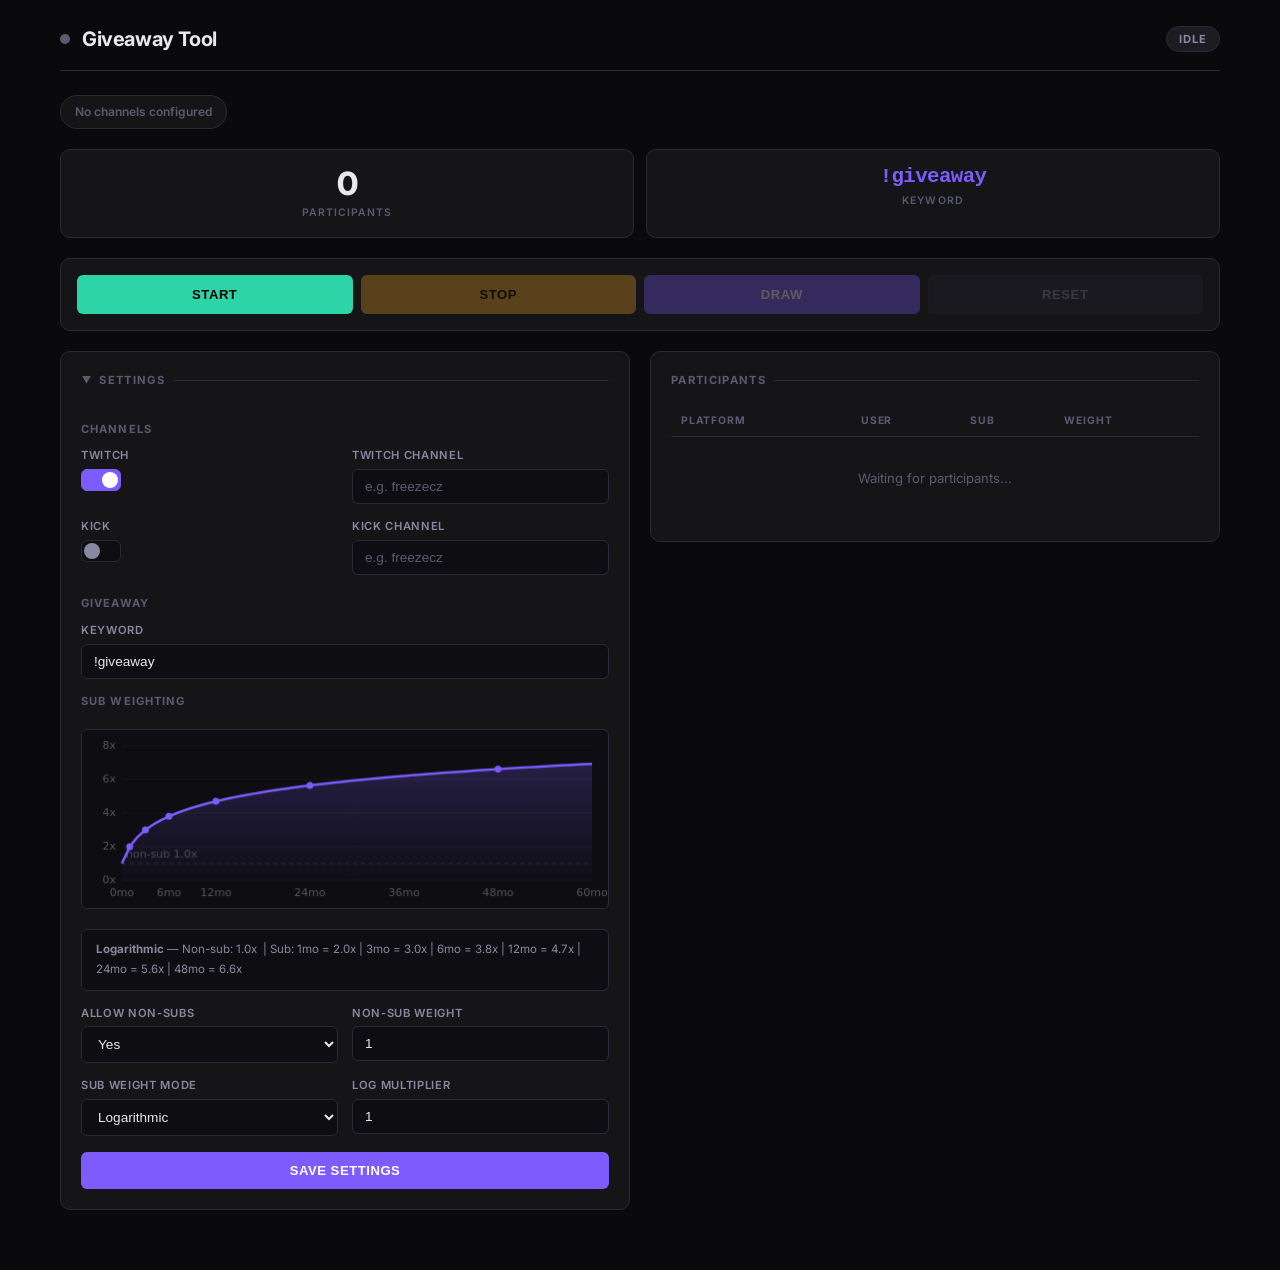
==== docs/index.html @ fda60837 "Remove Kick chatroom ID input field Auto-detected via CORS proxy, no manual input needed.  Co-Author" ====
<!DOCTYPE html>
<html lang="cs">
<head>
    <meta charset="UTF-8">
    <meta name="viewport" content="width=device-width, initial-scale=1.0">
    <title>Giveaway Tool</title>
    <link rel="preconnect" href="https://fonts.googleapis.com">
    <link rel="preconnect" href="https://fonts.gstatic.com" crossorigin>
    <link href="https://fonts.googleapis.com/css2?family=Inter:wght@400;500;600;700;800;900&display=swap" rel="stylesheet">
    <link rel="stylesheet" href="style.css">
</head>
<body>
    <div class="container">
        <!-- Header -->
        <div class="header">
            <span id="status-dot" class="status-dot"></span>
            <h1>Giveaway Tool</h1>
            <span id="state-label" class="state-badge">IDLE</span>
        </div>

        <!-- Connected Channels -->
        <div class="channels-bar" id="channels-bar"></div>

        <!-- Stats -->
        <div class="stats-row">
            <div class="stat-card">
                <div class="value" id="participant-count">0</div>
                <div class="label">Participants</div>
            </div>
            <div class="stat-card">
                <div class="value keyword-value" id="keyword-display">!giveaway</div>
                <div class="label">Keyword</div>
            </div>
        </div>

        <!-- Controls -->
        <div class="controls-card">
            <div class="controls">
                <button id="btn-start" class="btn-start">Start</button>
                <button id="btn-stop" class="btn-stop" disabled>Stop</button>
                <button id="btn-draw" class="btn-draw" disabled>Draw</button>
                <button id="btn-reset" class="btn-reset" disabled>Reset</button>
            </div>
        </div>

        <!-- Winner display -->
        <div class="winner-display" id="winner-display">
            <h2>Winner</h2>
            <div class="cp-reel-wrapper" id="cp-reel-wrapper">
                <div class="cp-reel-container" id="cp-reel-container">
                    <div class="cp-reel-strip" id="cp-reel-strip"></div>
                    <div class="cp-reel-marker"></div>
                </div>
            </div>
            <div class="winner-name" id="winner-name"></div>
            <div class="winner-details" id="winner-details"></div>
        </div>

        <!-- Two-column layout: Settings left, Participants right -->
        <div class="main-columns">
            <!-- LEFT: Settings -->
            <div class="card">
                <h2 class="settings-toggle" id="settings-toggle">
                    <span class="chevron" style="transform:rotate(90deg)">&#9654;</span>
                    Settings
                </h2>
                <div class="settings-content open" id="settings-content">
                    <!-- Channels -->
                    <div style="margin-bottom: 20px">
                        <div class="section-label">Channels</div>
                        <p class="hint" id="channels-hint" style="display:none">Reconnecting...</p>
                        <div class="config-grid">
                            <div class="config-field">
                                <label class="twitch-label">Twitch</label>
                                <input type="checkbox" class="toggle-input" id="input-twitch-enabled">
                            </div>
                            <div class="config-field">
                                <label>Twitch Channel</label>
                                <input type="text" id="input-twitch-channel" placeholder="e.g. freezecz">
                            </div>
                            <div class="config-field">
                                <label class="kick-label">Kick</label>
                                <input type="checkbox" class="toggle-input" id="input-kick-enabled">
                            </div>
                            <div class="config-field">
                                <label>Kick Channel</label>
                                <input type="text" id="input-kick-channel" placeholder="e.g. freezecz">
                            </div>
                        </div>
                    </div>

                    <!-- Giveaway Settings -->
                    <div style="margin-bottom: 16px">
                        <div class="section-label">Giveaway</div>
                        <div class="config-field" style="margin-bottom:14px">
                            <label>Keyword</label>
                            <input type="text" id="input-keyword" value="!giveaway" placeholder="empty = all messages">
                        </div>
                        <div class="section-label">Sub Weighting</div>
                        <canvas id="weight-chart" width="400" height="180"></canvas>
                        <div class="weight-preview" id="weight-preview"></div>

                        <div class="config-grid" style="margin-top:14px">
                            <div class="config-field">
                                <label>Allow Non-Subs</label>
                                <select id="input-allow-non-subs">
                                    <option value="true">Yes</option>
                                    <option value="false">No</option>
                                </select>
                            </div>
                            <div class="config-field">
                                <label>Non-Sub Weight</label>
                                <input type="number" id="input-non-sub-weight" value="1.0" min="0" step="0.1">
                            </div>
                            <div class="config-field">
                                <label>Sub Weight Mode</label>
                                <select id="input-sub-weight-mode">
                                    <option value="logarithmic">Logarithmic</option>
                                    <option value="linear">Linear</option>
                                    <option value="constant">Constant</option>
                                </select>
                            </div>
                            <div class="config-field" id="constant-weight-field" style="display:none">
                                <label>Constant Weight</label>
                                <input type="number" id="input-sub-constant-weight" value="2.0" min="0.1" step="0.1">
                            </div>
                            <div class="config-field" id="log-multiplier-field" style="display:none">
                                <label>Log Multiplier</label>
                                <input type="number" id="input-log-multiplier" value="1.0" min="0.1" step="0.1">
                            </div>
                            <div class="config-field" id="linear-multiplier-field" style="display:none">
                                <label>Linear Multiplier</label>
                                <input type="number" id="input-linear-multiplier" value="1.0" min="0.1" step="0.1">
                            </div>
                        </div>
                    </div>

                    <button id="btn-save-config" class="btn-save">Save Settings</button>
                </div>
            </div>

            <!-- RIGHT: Participants -->
            <div class="card participants-card">
                <h2>Participants</h2>
                <div class="participant-list">
                    <table>
                        <thead>
                            <tr>
                                <th>Platform</th>
                                <th>User</th>
                                <th>Sub</th>
                                <th>Weight</th>
                            </tr>
                        </thead>
                        <tbody id="participant-body"></tbody>
                    </table>
                    <div class="empty-state" id="empty-participants">Waiting for participants...</div>
                </div>
            </div>
        </div>
    </div>

    <script src="app.js"></script>
</body>
</html>
---- docs/style.css ----
:root {
    --bg: #0a0a0c;
    --bg2: #0e0e12;
    --surface: #151518;
    --surface2: #1c1c22;
    --surface3: #242430;
    --border: #2a2a36;
    --border-light: #3a3a48;
    --text: #e8e8ef;
    --text-dim: #8888a0;
    --text-muted: #5a5a70;
    --accent: #7c5cfc;
    --accent-hover: #6a48e8;
    --accent-glow: rgba(124, 92, 252, 0.25);
    --green: #2dd4a8;
    --green-dim: rgba(45, 212, 168, 0.15);
    --red: #f44336;
    --orange: #f5a623;
    --orange-dim: rgba(245, 166, 35, 0.15);
    --twitch: #9147ff;
    --kick: #53fc18;
    --gold: #ffd700;
    --radius: 10px;
    --radius-sm: 6px;
}

* { margin: 0; padding: 0; box-sizing: border-box; }

body {
    font-family: 'Inter', 'Segoe UI', system-ui, -apple-system, sans-serif;
    background: var(--bg);
    color: var(--text);
    min-height: 100vh;
    line-height: 1.5;
}

/* ===== LAYOUT ===== */
.container {
    max-width: 1200px;
    margin: 0 auto;
    padding: 24px 20px 40px;
}

.main-columns {
    display: grid;
    grid-template-columns: 1fr 1fr;
    gap: 20px;
    align-items: start;
}

.section-label {
    font-size: 0.7rem;
    text-transform: uppercase;
    letter-spacing: 0.1em;
    color: var(--text-muted);
    font-weight: 700;
    margin-bottom: 10px;
}

.participants-card {
    position: sticky;
    top: 20px;
}

.participants-card .participant-list {
    max-height: calc(100vh - 200px);
}

/* ===== HEADER ===== */
.header {
    display: flex;
    align-items: center;
    gap: 12px;
    margin-bottom: 24px;
    padding-bottom: 16px;
    border-bottom: 1px solid var(--border);
}

.header h1 {
    font-size: 1.25rem;
    font-weight: 700;
    letter-spacing: -0.02em;
}

.state-badge {
    margin-left: auto;
    padding: 4px 12px;
    border-radius: 20px;
    font-size: 0.7rem;
    font-weight: 700;
    letter-spacing: 0.08em;
    text-transform: uppercase;
    background: var(--surface2);
    color: var(--text-dim);
    border: 1px solid var(--border);
    transition: all 0.3s ease;
}
.state-badge.open { background: var(--green-dim); color: var(--green); border-color: var(--green); }
.state-badge.closed { background: var(--orange-dim); color: var(--orange); border-color: var(--orange); }
.state-badge.drawn { background: var(--accent-glow); color: var(--accent); border-color: var(--accent); }

.status-dot {
    width: 10px;
    height: 10px;
    border-radius: 50%;
    background: var(--text-muted);
    display: inline-block;
    transition: all 0.3s ease;
}
.status-dot.open { background: var(--green); box-shadow: 0 0 8px var(--green); }
.status-dot.closed { background: var(--orange); box-shadow: 0 0 8px var(--orange); }
.status-dot.drawn { background: var(--accent); box-shadow: 0 0 8px var(--accent); }

/* ===== CHANNELS BAR ===== */
.channels-bar {
    display: flex;
    gap: 8px;
    margin-bottom: 20px;
    flex-wrap: wrap;
}

.channel-tag {
    display: inline-flex;
    align-items: center;
    gap: 8px;
    padding: 7px 14px;
    border-radius: 20px;
    font-size: 0.75rem;
    font-weight: 600;
    border: 1px solid var(--border);
    background: var(--surface);
    transition: all 0.2s ease;
}

.channel-tag .dot {
    width: 7px;
    height: 7px;
    border-radius: 50%;
    background: var(--green);
}
.channel-tag .dot.off { background: var(--text-muted); }

.channel-tag.twitch { border-color: rgba(145, 71, 255, 0.4); background: rgba(145, 71, 255, 0.08); }
.channel-tag.twitch .platform { color: var(--twitch); }
.channel-tag.kick { border-color: rgba(83, 252, 24, 0.3); background: rgba(83, 252, 24, 0.06); }
.channel-tag.kick .platform { color: var(--kick); }
.channel-tag.none { color: var(--text-muted); }

/* ===== STATS ROW ===== */
.stats-row {
    display: grid;
    grid-template-columns: 1fr 1fr;
    gap: 12px;
    margin-bottom: 20px;
}

.stat-card {
    background: var(--surface);
    border: 1px solid var(--border);
    border-radius: var(--radius);
    padding: 16px 20px;
    text-align: center;
}

.stat-card .value {
    font-size: 2rem;
    font-weight: 800;
    letter-spacing: -0.03em;
    line-height: 1.1;
    color: var(--text);
}

.stat-card .value.keyword-value {
    font-size: 1.3rem;
    color: var(--accent);
    font-family: 'Consolas', 'Fira Code', monospace;
    word-break: break-all;
}

.stat-card .value.keyword-value.empty {
    color: var(--text-muted);
    font-style: italic;
    font-family: inherit;
    font-size: 1rem;
}

.stat-card .label {
    font-size: 0.65rem;
    color: var(--text-muted);
    text-transform: uppercase;
    letter-spacing: 0.1em;
    margin-top: 4px;
    font-weight: 600;
}

/* ===== CONTROLS ===== */
.controls-card {
    background: var(--surface);
    border: 1px solid var(--border);
    border-radius: var(--radius);
    padding: 16px;
    margin-bottom: 20px;
}

.controls {
    display: grid;
    grid-template-columns: repeat(4, 1fr);
    gap: 8px;
}

button {
    padding: 11px 16px;
    border: none;
    border-radius: var(--radius-sm);
    font-size: 0.82rem;
    font-weight: 700;
    cursor: pointer;
    transition: all 0.15s ease;
    text-transform: uppercase;
    letter-spacing: 0.04em;
}

button:disabled {
    opacity: 0.3;
    cursor: not-allowed;
    transform: none !important;
}

button:hover:not(:disabled) { transform: translateY(-1px); }
button:active:not(:disabled) { transform: translateY(0); }

.btn-start { background: var(--green); color: #000; }
.btn-start:hover:not(:disabled) { box-shadow: 0 4px 16px rgba(45, 212, 168, 0.3); }
.btn-stop { background: var(--orange); color: #000; }
.btn-stop:hover:not(:disabled) { box-shadow: 0 4px 16px rgba(245, 166, 35, 0.3); }
.btn-draw { background: var(--accent); color: #fff; }
.btn-draw:hover:not(:disabled) { background: var(--accent-hover); box-shadow: 0 4px 16px var(--accent-glow); }
.btn-reset { background: var(--surface3); color: var(--text-dim); border: 1px solid var(--border); }
.btn-reset:hover:not(:disabled) { background: var(--border); color: var(--text); }

/* ===== WINNER DISPLAY ===== */
.winner-display {
    text-align: center;
    padding: 28px;
    display: none;
    background: var(--surface);
    border: 1px solid var(--border);
    border-radius: var(--radius);
    margin-bottom: 20px;
    position: relative;
    overflow: hidden;
}

.winner-display::before {
    content: '';
    position: absolute;
    top: 0;
    left: 0;
    right: 0;
    height: 2px;
    background: linear-gradient(90deg, var(--accent), var(--gold), var(--accent));
}

.winner-display.visible { display: block; }

.winner-display h2 {
    font-size: 0.7rem;
    text-transform: uppercase;
    color: var(--text-muted);
    letter-spacing: 0.15em;
    margin-bottom: 12px;
    font-weight: 600;
}

.winner-display .winner-name {
    font-size: 2.5rem;
    font-weight: 900;
    letter-spacing: -0.02em;
    background: linear-gradient(135deg, var(--gold), #ffaa00, var(--gold));
    -webkit-background-clip: text;
    -webkit-text-fill-color: transparent;
    animation: winner-pulse 2s ease-in-out infinite alternate;
}

.winner-display .winner-details {
    color: var(--text-dim);
    margin-top: 10px;
    font-size: 0.8rem;
    letter-spacing: 0.02em;
}

@keyframes winner-pulse {
    from { transform: scale(1); filter: brightness(1); }
    to { transform: scale(1.03); filter: brightness(1.15); }
}

/* ===== CARDS & SECTIONS ===== */
.card {
    background: var(--surface);
    border: 1px solid var(--border);
    border-radius: var(--radius);
    padding: 20px;
    margin-bottom: 20px;
}

.card h2 {
    font-size: 0.7rem;
    text-transform: uppercase;
    color: var(--text-muted);
    letter-spacing: 0.12em;
    margin-bottom: 16px;
    font-weight: 700;
    display: flex;
    align-items: center;
    gap: 8px;
}

.card h2::after {
    content: '';
    flex: 1;
    height: 1px;
    background: var(--border);
}

/* Collapsible settings */
.settings-toggle {
    display: flex;
    align-items: center;
    gap: 8px;
    cursor: pointer;
    user-select: none;
}

.settings-toggle .chevron {
    font-size: 0.6rem;
    color: var(--text-muted);
    transition: transform 0.2s ease;
}

.settings-toggle.open .chevron { transform: rotate(90deg); }

.settings-content {
    display: none;
    padding-top: 16px;
}

.settings-content.open { display: block; }

/* ===== CONFIG GRID ===== */
.config-grid {
    display: grid;
    grid-template-columns: 1fr 1fr;
    gap: 14px;
}

.config-field label {
    display: block;
    font-size: 0.7rem;
    color: var(--text-dim);
    margin-bottom: 5px;
    font-weight: 600;
    text-transform: uppercase;
    letter-spacing: 0.06em;
}

.config-field input,
.config-field select {
    width: 100%;
    padding: 9px 12px;
    background: var(--bg2);
    border: 1px solid var(--border);
    border-radius: var(--radius-sm);
    color: var(--text);
    font-size: 0.85rem;
    transition: border-color 0.15s ease;
    outline: none;
}

.config-field input:focus,
.config-field select:focus {
    border-color: var(--accent);
    box-shadow: 0 0 0 2px var(--accent-glow);
}

.config-field input::placeholder {
    color: var(--text-muted);
}

/* Toggle switch */
.toggle-input {
    -webkit-appearance: none;
    appearance: none;
    width: 40px !important;
    min-width: 40px;
    max-width: 40px;
    height: 22px;
    background: var(--surface3);
    border: 1px solid var(--border);
    border-radius: 22px;
    position: relative;
    cursor: pointer;
    transition: all 0.2s ease;
    margin: 0;
    padding: 0;
}

.toggle-input::before {
    content: '';
    position: absolute;
    width: 16px;
    height: 16px;
    left: 2px;
    top: 2px;
    background: var(--text-dim);
    border-radius: 50%;
    transition: all 0.2s ease;
}

.toggle-input:checked {
    background: var(--accent);
    border-color: var(--accent);
}

.toggle-input:checked::before {
    transform: translateX(18px);
    background: #fff;
}

.platform-label { color: var(--text); }
.twitch-label { color: var(--twitch); }
.kick-label { color: var(--kick); }

/* Save button */
.btn-save {
    background: var(--accent);
    color: #fff;
    width: 100%;
    padding: 11px;
    font-size: 0.82rem;
}
.btn-save:hover:not(:disabled) { background: var(--accent-hover); box-shadow: 0 4px 16px var(--accent-glow); }
.btn-save.saved { background: var(--green); color: #000; }

/* Hint text */
.hint {
    font-size: 0.72rem;
    color: var(--text-muted);
    margin-bottom: 12px;
    font-style: italic;
}

/* ===== WEIGHT PREVIEW ===== */
.weight-preview {
    margin-top: 14px;
    padding: 10px 14px;
    background: var(--bg2);
    border-radius: var(--radius-sm);
    font-size: 0.72rem;
    color: var(--text-dim);
    line-height: 1.7;
    border: 1px solid var(--border);
}

#weight-chart {
    width: 100%;
    height: 180px;
    margin-top: 10px;
    border-radius: var(--radius-sm);
    background: var(--bg2);
    border: 1px solid var(--border);
}

/* ===== PARTICIPANT TABLE ===== */
.participant-list {
    max-height: 400px;
    overflow-y: auto;
}

.participant-list table {
    width: 100%;
    border-collapse: collapse;
}

.participant-list th {
    text-align: left;
    font-size: 0.65rem;
    color: var(--text-muted);
    text-transform: uppercase;
    letter-spacing: 0.08em;
    padding: 8px 10px;
    border-bottom: 1px solid var(--border);
    position: sticky;
    top: 0;
    background: var(--surface);
    font-weight: 700;
}

.participant-list td {
    padding: 8px 10px;
    font-size: 0.82rem;
    border-bottom: 1px solid rgba(255, 255, 255, 0.04);
}

.participant-list tr:hover td {
    background: rgba(255, 255, 255, 0.02);
}

.platform-badge {
    display: inline-block;
    padding: 2px 8px;
    border-radius: 4px;
    font-size: 0.65rem;
    font-weight: 700;
    text-transform: uppercase;
    letter-spacing: 0.04em;
}

.platform-badge.twitch { background: rgba(145, 71, 255, 0.2); color: var(--twitch); }
.platform-badge.kick { background: rgba(83, 252, 24, 0.15); color: var(--kick); }

/* Empty state */
.empty-state {
    text-align: center;
    padding: 32px 16px;
    color: var(--text-muted);
    font-size: 0.82rem;
}

/* ===== CS2-STYLE REEL ===== */
.cp-reel-wrapper {
    width: 100%;
    margin-bottom: 16px;
    display: none;
}

.cp-reel-wrapper.active { display: block; }

.cp-reel-wrapper.fade-out {
    animation: cp-reel-fadeout 0.6s ease forwards;
}

@keyframes cp-reel-fadeout {
    from { opacity: 1; }
    to { opacity: 0; }
}

.cp-reel-container {
    position: relative;
    width: 100%;
    height: 72px;
    overflow: hidden;
    border-radius: var(--radius-sm);
    background: var(--bg);
    border: 1px solid var(--border);
}

.cp-reel-container::before,
.cp-reel-container::after {
    content: '';
    position: absolute;
    top: 0;
    width: 100px;
    height: 100%;
    z-index: 5;
    pointer-events: none;
}
.cp-reel-container::before {
    left: 0;
    background: linear-gradient(to right, var(--bg), transparent);
}
.cp-reel-container::after {
    right: 0;
    background: linear-gradient(to left, var(--bg), transparent);
}

.cp-reel-marker {
    position: absolute;
    top: 0;
    left: 50%;
    transform: translateX(-50%);
    width: 3px;
    height: 100%;
    background: var(--gold);
    z-index: 10;
    box-shadow: 0 0 14px rgba(255, 215, 0, 0.5);
}

.cp-reel-marker::before,
.cp-reel-marker::after {
    content: '';
    position: absolute;
    left: 50%;
    transform: translateX(-50%);
    width: 0;
    height: 0;
    border-left: 8px solid transparent;
    border-right: 8px solid transparent;
}

.cp-reel-marker::before {
    top: -1px;
    border-top: 10px solid var(--gold);
}

.cp-reel-marker::after {
    bottom: -1px;
    border-bottom: 10px solid var(--gold);
}

.cp-reel-strip {
    display: flex;
    position: absolute;
    top: 0;
    left: 0;
    height: 100%;
    will-change: transform;
}

.cp-reel-card {
    flex-shrink: 0;
    width: 140px;
    height: 100%;
    display: flex;
    align-items: center;
    justify-content: center;
    font-weight: 700;
    font-size: 0.82rem;
    color: var(--text);
    border-right: 1px solid rgba(255, 255, 255, 0.03);
    padding: 0 8px;
    text-overflow: ellipsis;
    overflow: hidden;
    white-space: nowrap;
    position: relative;
    background: rgba(255, 255, 255, 0.02);
    border-bottom: 3px solid transparent;
}

.cp-reel-card.rarity-blue {
    border-bottom-color: #4b69ff;
    color: #8fa3ff;
    background: rgba(75, 105, 255, 0.08);
}
.cp-reel-card.rarity-purple {
    border-bottom-color: #8847ff;
    color: #b48aff;
    background: rgba(136, 71, 255, 0.08);
}
.cp-reel-card.rarity-pink {
    border-bottom-color: #d32ce6;
    color: #e478f0;
    background: rgba(211, 44, 230, 0.08);
}
.cp-reel-card.rarity-red {
    border-bottom-color: #eb4b4b;
    color: #f28a8a;
    background: rgba(235, 75, 75, 0.08);
}

.cp-reel-card.rarity-gold {
    border-bottom-color: var(--gold);
    color: var(--gold);
    background: rgba(255, 215, 0, 0.1);
}

.cp-reel-card.winner-reveal {
    background: rgba(255, 215, 0, 0.18);
    color: var(--gold);
    text-shadow: 0 0 18px rgba(255, 215, 0, 0.5);
    border-bottom: 4px solid var(--gold);
    animation: cp-winner-glow 1.2s ease-in-out infinite alternate;
}

@keyframes cp-winner-glow {
    from { background: rgba(255, 215, 0, 0.12); }
    to { background: rgba(255, 215, 0, 0.28); }
}

/* ===== SCROLLBAR ===== */
::-webkit-scrollbar { width: 5px; }
::-webkit-scrollbar-track { background: transparent; }
::-webkit-scrollbar-thumb { background: var(--border); border-radius: 5px; }
::-webkit-scrollbar-thumb:hover { background: var(--border-light); }

/* ===== RESPONSIVE ===== */
@media (max-width: 900px) {
    .main-columns { grid-template-columns: 1fr; }
    .participants-card { position: static; }
    .participants-card .participant-list { max-height: 400px; }
}

@media (max-width: 600px) {
    .controls { grid-template-columns: 1fr 1fr; }
    .config-grid { grid-template-columns: 1fr; }
    .stats-row { grid-template-columns: 1fr; }
}
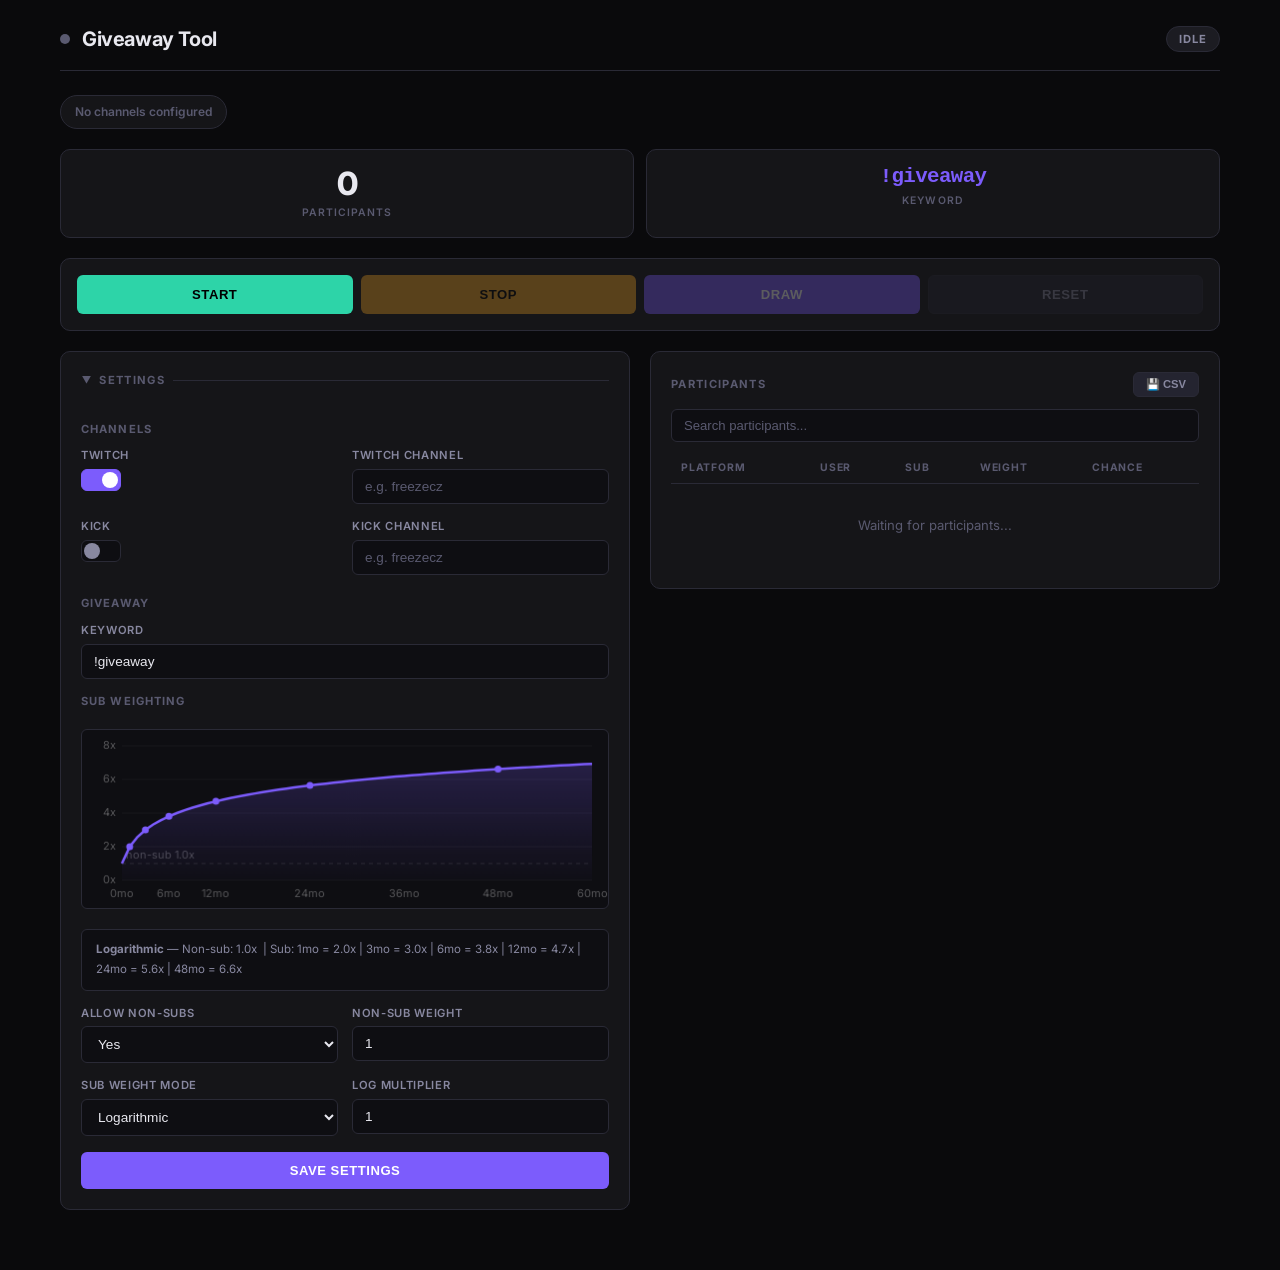
==== commit 8e7033ed: "Add sortable participant table, search filter, CSV export, and chance column Co-Authored-By: Claude " ====
--- a/docs/index.html
+++ b/docs/index.html
@@ -141,15 +141,22 @@
 
             <!-- RIGHT: Participants -->
             <div class="card participants-card">
-                <h2>Participants</h2>
+                <div class="participants-header">
+                    <h2>Participants</h2>
+                    <button id="btn-export-csv" class="btn-export" title="Export CSV">&#128190; CSV</button>
+                </div>
+                <div class="participant-search">
+                    <input type="text" id="participant-search" placeholder="Search participants...">
+                </div>
                 <div class="participant-list">
                     <table>
                         <thead>
                             <tr>
-                                <th>Platform</th>
-                                <th>User</th>
-                                <th>Sub</th>
-                                <th>Weight</th>
+                                <th class="sortable" data-sort="platform">Platform <span class="sort-arrow"></span></th>
+                                <th class="sortable" data-sort="name">User <span class="sort-arrow"></span></th>
+                                <th class="sortable" data-sort="sub">Sub <span class="sort-arrow"></span></th>
+                                <th class="sortable" data-sort="weight">Weight <span class="sort-arrow"></span></th>
+                                <th class="sortable" data-sort="chance">Chance <span class="sort-arrow"></span></th>
                             </tr>
                         </thead>
                         <tbody id="participant-body"></tbody>
--- a/docs/style.css
+++ b/docs/style.css
@@ -518,6 +518,88 @@
 .platform-badge.twitch { background: rgba(145, 71, 255, 0.2); color: var(--twitch); }
 .platform-badge.kick { background: rgba(83, 252, 24, 0.15); color: var(--kick); }
 
+/* Participants header with export button */
+.participants-header {
+    display: flex;
+    align-items: center;
+    justify-content: space-between;
+    margin-bottom: 12px;
+}
+
+.participants-header h2 {
+    margin-bottom: 0;
+}
+
+.btn-export {
+    background: var(--surface3);
+    color: var(--text-dim);
+    border: 1px solid var(--border);
+    padding: 5px 12px;
+    font-size: 0.7rem;
+    font-weight: 600;
+    border-radius: var(--radius-sm);
+    text-transform: none;
+    letter-spacing: 0;
+}
+
+.btn-export:hover:not(:disabled) {
+    background: var(--border);
+    color: var(--text);
+}
+
+/* Participant search */
+.participant-search {
+    margin-bottom: 10px;
+}
+
+.participant-search input {
+    width: 100%;
+    padding: 8px 12px;
+    background: var(--bg2);
+    border: 1px solid var(--border);
+    border-radius: var(--radius-sm);
+    color: var(--text);
+    font-size: 0.82rem;
+    outline: none;
+    transition: border-color 0.15s ease;
+}
+
+.participant-search input:focus {
+    border-color: var(--accent);
+    box-shadow: 0 0 0 2px var(--accent-glow);
+}
+
+.participant-search input::placeholder {
+    color: var(--text-muted);
+}
+
+/* Sortable headers */
+.sortable {
+    cursor: pointer;
+    user-select: none;
+    white-space: nowrap;
+    transition: color 0.15s ease;
+}
+
+.sortable:hover {
+    color: var(--text);
+}
+
+.sortable.sort-active {
+    color: var(--accent);
+}
+
+.sort-arrow {
+    font-size: 0.55rem;
+    margin-left: 2px;
+    opacity: 0.4;
+}
+
+.sortable.sort-active .sort-arrow {
+    opacity: 1;
+    color: var(--accent);
+}
+
 /* Empty state */
 .empty-state {
     text-align: center;
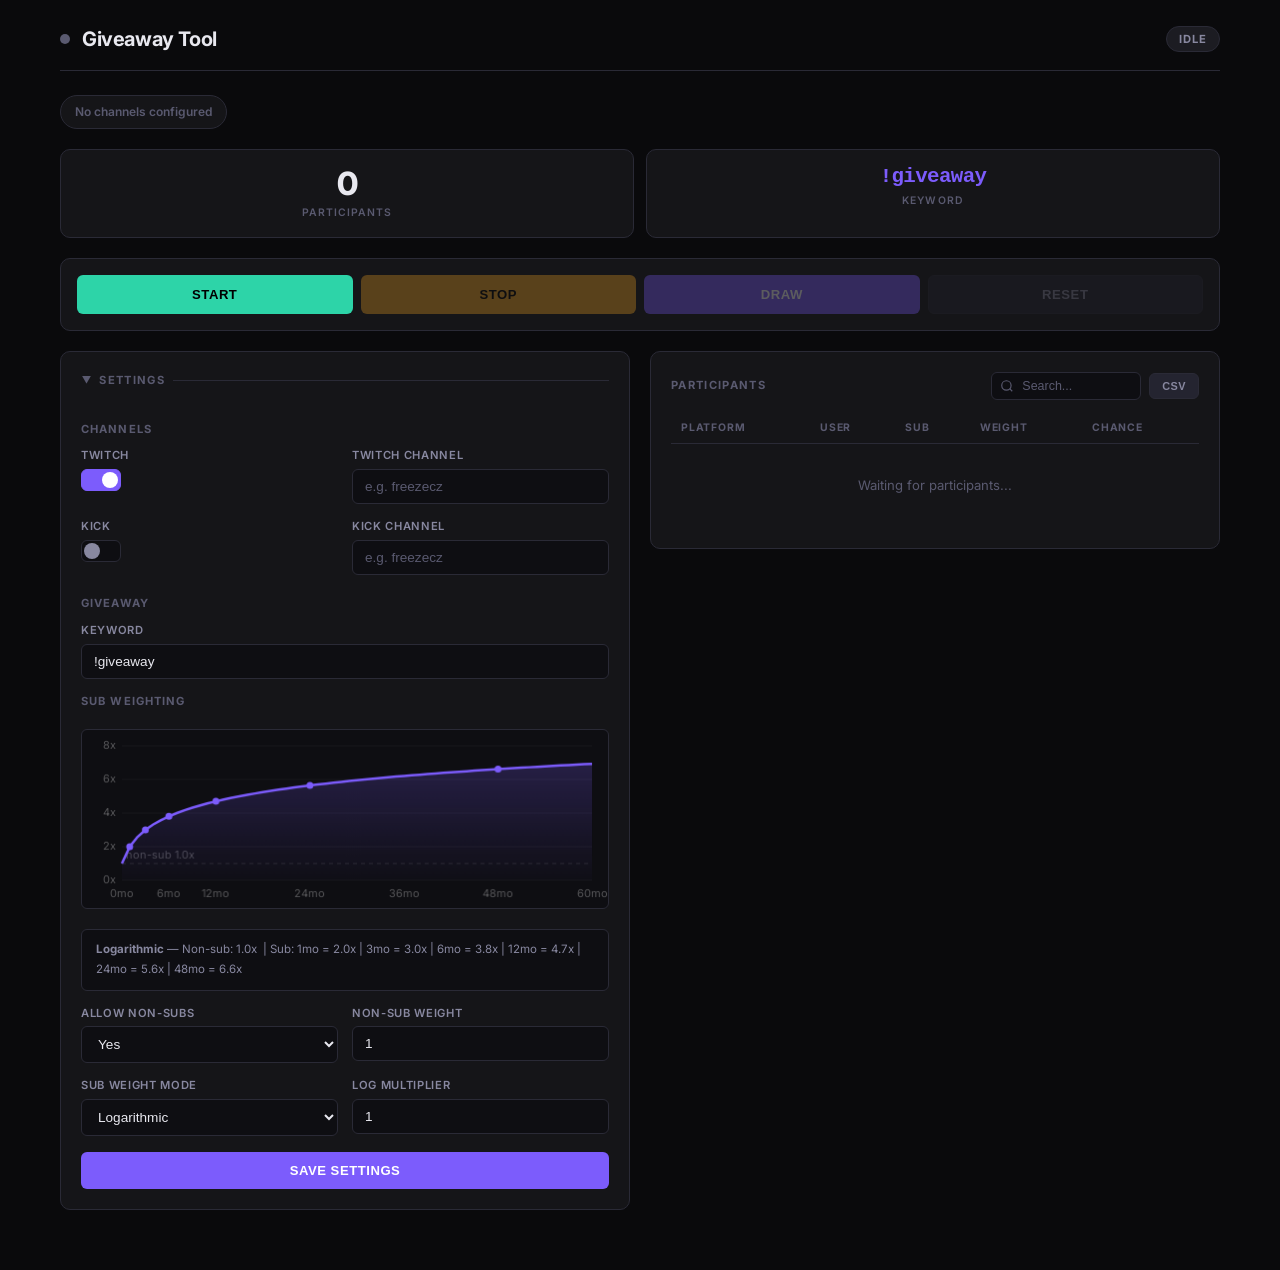
==== commit 19ac4e66: "Polish participants toolbar - inline search with icon, smaller export button Co-Authored-By: Claude " ====
--- a/docs/index.html
+++ b/docs/index.html
@@ -141,12 +141,15 @@
 
             <!-- RIGHT: Participants -->
             <div class="card participants-card">
-                <div class="participants-header">
+                <div class="participants-toolbar">
                     <h2>Participants</h2>
-                    <button id="btn-export-csv" class="btn-export" title="Export CSV">&#128190; CSV</button>
-                </div>
-                <div class="participant-search">
-                    <input type="text" id="participant-search" placeholder="Search participants...">
+                    <div class="toolbar-right">
+                        <div class="search-wrapper">
+                            <svg class="search-icon" width="14" height="14" viewBox="0 0 24 24" fill="none" stroke="currentColor" stroke-width="2"><circle cx="11" cy="11" r="8"/><path d="M21 21l-4.35-4.35"/></svg>
+                            <input type="text" id="participant-search" placeholder="Search...">
+                        </div>
+                        <button id="btn-export-csv" class="btn-export" title="Export to CSV">CSV</button>
+                    </div>
                 </div>
                 <div class="participant-list">
                     <table>
--- a/docs/style.css
+++ b/docs/style.css
@@ -518,59 +518,77 @@
 .platform-badge.twitch { background: rgba(145, 71, 255, 0.2); color: var(--twitch); }
 .platform-badge.kick { background: rgba(83, 252, 24, 0.15); color: var(--kick); }
 
-/* Participants header with export button */
-.participants-header {
+/* Participants toolbar */
+.participants-toolbar {
     display: flex;
     align-items: center;
     justify-content: space-between;
     margin-bottom: 12px;
-}
-
-.participants-header h2 {
+    gap: 12px;
+}
+
+.participants-toolbar h2 {
     margin-bottom: 0;
+    flex-shrink: 0;
+}
+
+.toolbar-right {
+    display: flex;
+    align-items: center;
+    gap: 8px;
+}
+
+.search-wrapper {
+    position: relative;
+    display: flex;
+    align-items: center;
+}
+
+.search-icon {
+    position: absolute;
+    left: 9px;
+    color: var(--text-muted);
+    pointer-events: none;
+}
+
+.search-wrapper input {
+    padding: 6px 10px 6px 30px;
+    background: var(--bg2);
+    border: 1px solid var(--border);
+    border-radius: var(--radius-sm);
+    color: var(--text);
+    font-size: 0.78rem;
+    outline: none;
+    width: 150px;
+    transition: all 0.2s ease;
+}
+
+.search-wrapper input:focus {
+    border-color: var(--accent);
+    box-shadow: 0 0 0 2px var(--accent-glow);
+    width: 200px;
+}
+
+.search-wrapper input::placeholder {
+    color: var(--text-muted);
 }
 
 .btn-export {
     background: var(--surface3);
     color: var(--text-dim);
     border: 1px solid var(--border);
-    padding: 5px 12px;
-    font-size: 0.7rem;
+    padding: 6px 12px;
+    font-size: 0.68rem;
     font-weight: 600;
     border-radius: var(--radius-sm);
-    text-transform: none;
-    letter-spacing: 0;
+    text-transform: uppercase;
+    letter-spacing: 0.04em;
+    white-space: nowrap;
 }
 
 .btn-export:hover:not(:disabled) {
     background: var(--border);
     color: var(--text);
-}
-
-/* Participant search */
-.participant-search {
-    margin-bottom: 10px;
-}
-
-.participant-search input {
-    width: 100%;
-    padding: 8px 12px;
-    background: var(--bg2);
-    border: 1px solid var(--border);
-    border-radius: var(--radius-sm);
-    color: var(--text);
-    font-size: 0.82rem;
-    outline: none;
-    transition: border-color 0.15s ease;
-}
-
-.participant-search input:focus {
-    border-color: var(--accent);
-    box-shadow: 0 0 0 2px var(--accent-glow);
-}
-
-.participant-search input::placeholder {
-    color: var(--text-muted);
 }
 
 /* Sortable headers */
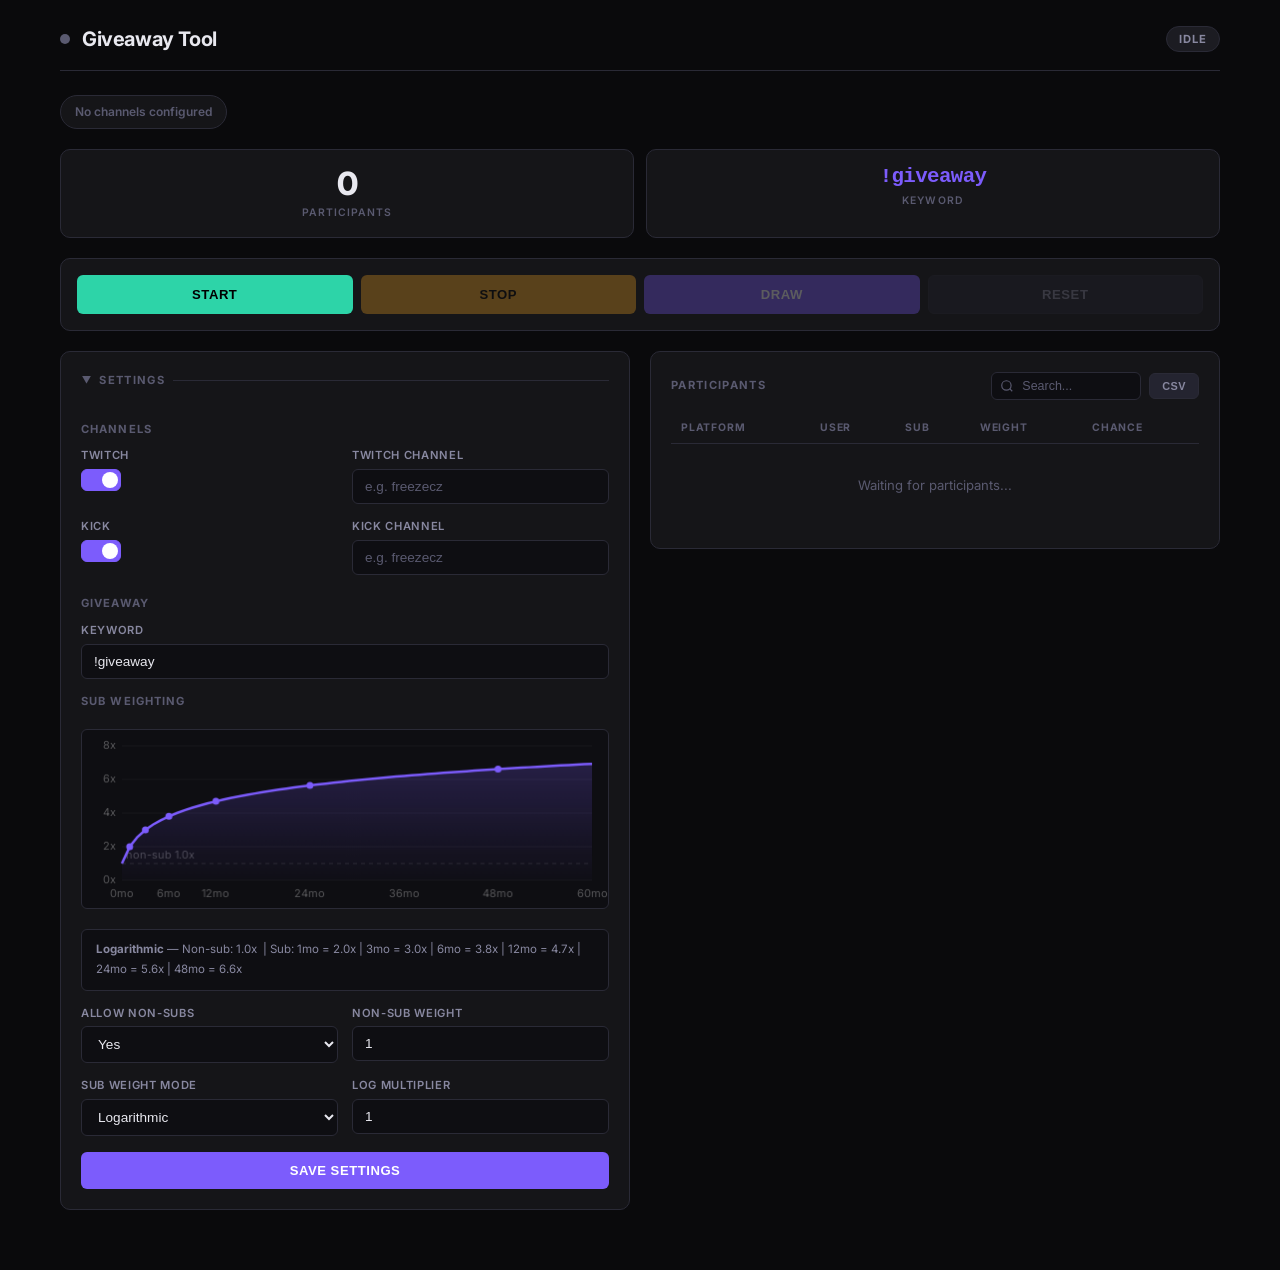
==== commit a94832f1: "Add stats panel with pie charts, winner chance, remove sub advantage - Donut charts for sub/non-sub " ====
--- a/docs/index.html
+++ b/docs/index.html
@@ -54,6 +54,26 @@
             </div>
             <div class="winner-name" id="winner-name"></div>
             <div class="winner-details" id="winner-details"></div>
+        </div>
+
+        <!-- Statistics -->
+        <div class="stats-panel" id="stats-panel" style="display:none">
+            <div class="stat-pie-card">
+                <canvas id="pie-count" width="120" height="120"></canvas>
+                <div class="pie-legend" id="pie-count-legend"></div>
+                <div class="pie-title">Entries</div>
+            </div>
+            <div class="stat-pie-card">
+                <canvas id="pie-chance" width="120" height="120"></canvas>
+                <div class="pie-legend" id="pie-chance-legend"></div>
+                <div class="pie-title">Win Probability</div>
+            </div>
+            <div class="stat-info-card" id="stat-info-card">
+                <div class="stat-info-row"><span class="stat-label">Avg Sub Length</span><span class="stat-value" id="stat-avg-sub">-</span></div>
+                <div class="stat-info-row"><span class="stat-label">Longest Sub</span><span class="stat-value" id="stat-longest-sub">-</span></div>
+                <div class="stat-info-row"><span class="stat-label">Highest Chance</span><span class="stat-value" id="stat-max-chance">-</span></div>
+                <div class="stat-info-row"><span class="stat-label">Non-Sub Chance</span><span class="stat-value" id="stat-nonsub-individual">-</span></div>
+            </div>
         </div>
 
         <!-- Two-column layout: Settings left, Participants right -->
--- a/docs/style.css
+++ b/docs/style.css
@@ -294,6 +294,87 @@
     to { transform: scale(1.03); filter: brightness(1.15); }
 }
 
+/* ===== STATS PANEL ===== */
+.stats-panel {
+    display: grid;
+    grid-template-columns: 1fr 1fr 1fr;
+    gap: 16px;
+    margin-bottom: 20px;
+}
+
+.stat-pie-card {
+    background: var(--surface);
+    border: 1px solid var(--border);
+    border-radius: var(--radius);
+    padding: 16px;
+    display: flex;
+    flex-direction: column;
+    align-items: center;
+    gap: 10px;
+}
+
+.stat-pie-card canvas {
+    width: 100px;
+    height: 100px;
+}
+
+.pie-title {
+    font-size: 0.65rem;
+    text-transform: uppercase;
+    letter-spacing: 0.1em;
+    color: var(--text-muted);
+    font-weight: 700;
+}
+
+.pie-legend {
+    display: flex;
+    gap: 14px;
+    font-size: 0.72rem;
+    color: var(--text-dim);
+}
+
+.pie-legend-item {
+    display: flex;
+    align-items: center;
+    gap: 5px;
+}
+
+.pie-legend-dot {
+    width: 8px;
+    height: 8px;
+    border-radius: 50%;
+    flex-shrink: 0;
+}
+
+.stat-info-card {
+    background: var(--surface);
+    border: 1px solid var(--border);
+    border-radius: var(--radius);
+    padding: 16px;
+    display: flex;
+    flex-direction: column;
+    justify-content: center;
+    gap: 10px;
+}
+
+.stat-info-row {
+    display: flex;
+    justify-content: space-between;
+    align-items: center;
+}
+
+.stat-info-row .stat-label {
+    font-size: 0.72rem;
+    color: var(--text-muted);
+    font-weight: 500;
+}
+
+.stat-info-row .stat-value {
+    font-size: 0.85rem;
+    font-weight: 700;
+    color: var(--text);
+}
+
 /* ===== CARDS & SECTIONS ===== */
 .card {
     background: var(--surface);
@@ -789,8 +870,13 @@
     .participants-card .participant-list { max-height: 400px; }
 }
 
+@media (max-width: 900px) {
+    .stats-panel { grid-template-columns: 1fr 1fr; }
+}
+
 @media (max-width: 600px) {
     .controls { grid-template-columns: 1fr 1fr; }
     .config-grid { grid-template-columns: 1fr; }
     .stats-row { grid-template-columns: 1fr; }
-}
+    .stats-panel { grid-template-columns: 1fr; }
+}
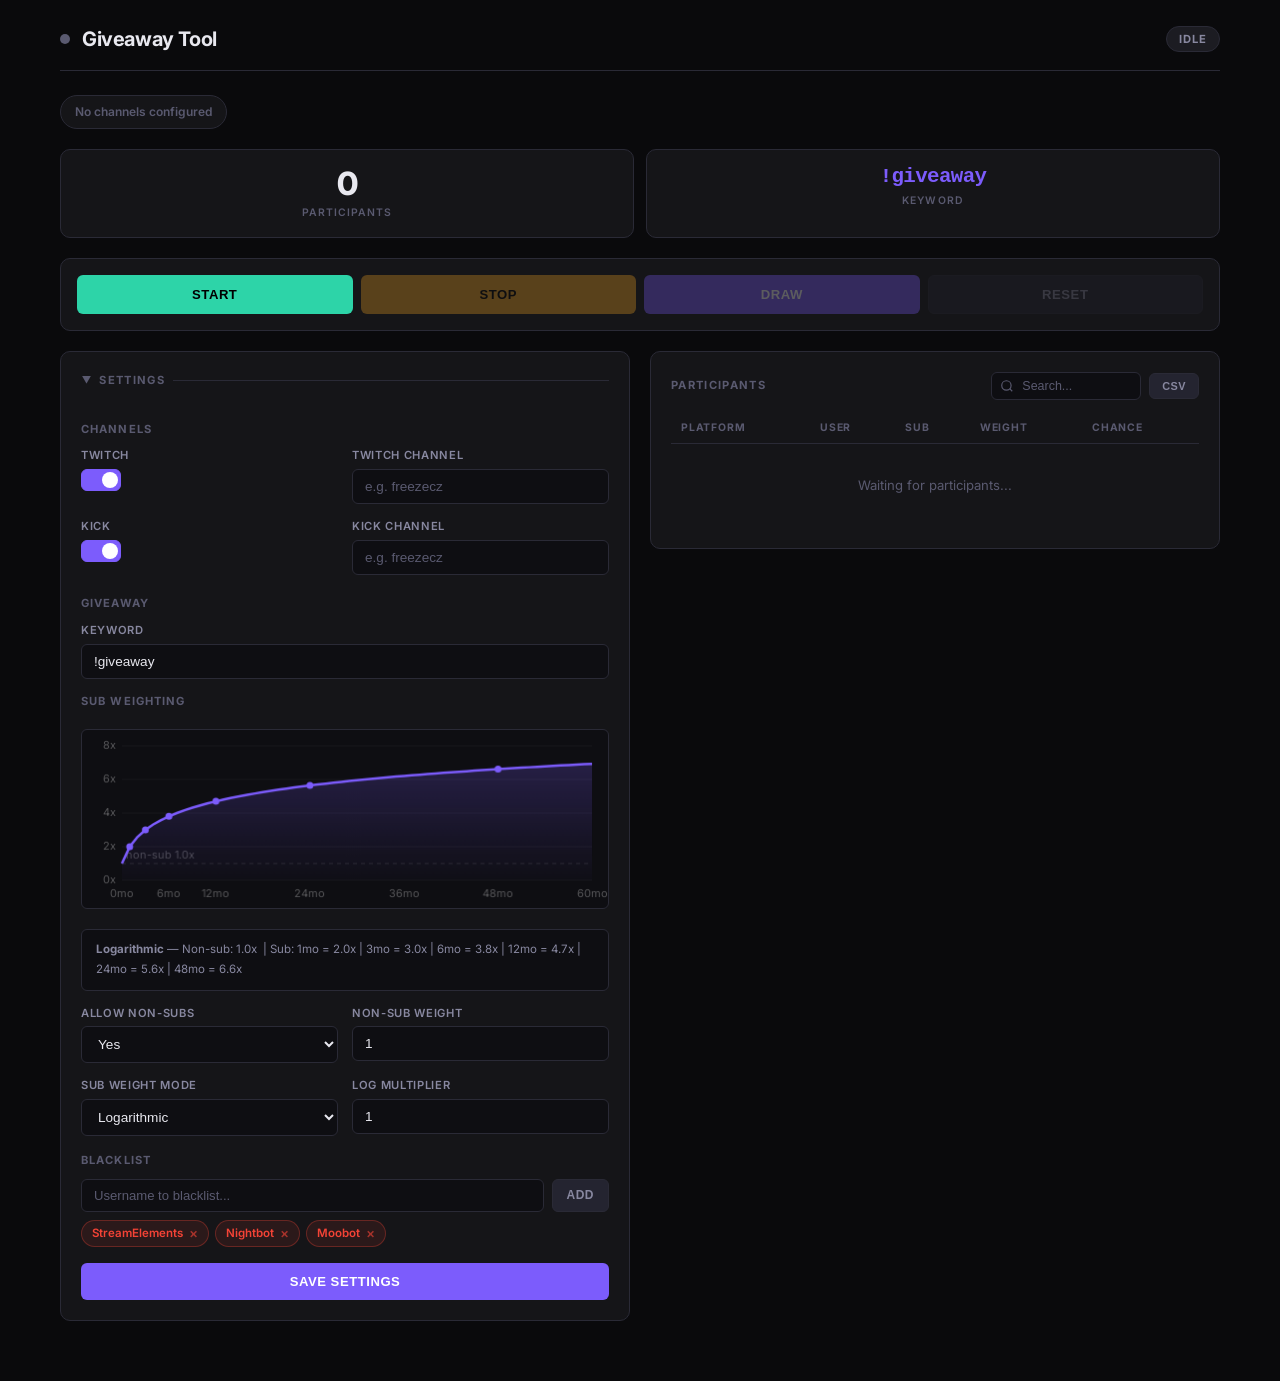
==== commit 90d6a0dc: "Add manual blacklist with persistent storage, default bots blacklisted Co-Authored-By: Claude Opus 4" ====
--- a/docs/index.html
+++ b/docs/index.html
@@ -155,6 +155,16 @@
                         </div>
                     </div>
 
+                    <!-- Blacklist -->
+                    <div style="margin-bottom: 16px">
+                        <div class="section-label">Blacklist</div>
+                        <div class="blacklist-input-row">
+                            <input type="text" id="blacklist-input" placeholder="Username to blacklist...">
+                            <button id="btn-blacklist-add" class="btn-blacklist-add">Add</button>
+                        </div>
+                        <div class="blacklist-tags" id="blacklist-tags"></div>
+                    </div>
+
                     <button id="btn-save-config" class="btn-save">Save Settings</button>
                 </div>
             </div>
--- a/docs/style.css
+++ b/docs/style.css
@@ -511,6 +511,79 @@
 .twitch-label { color: var(--twitch); }
 .kick-label { color: var(--kick); }
 
+/* Blacklist */
+.blacklist-input-row {
+    display: flex;
+    gap: 8px;
+    margin-bottom: 8px;
+}
+
+.blacklist-input-row input {
+    flex: 1;
+    padding: 8px 12px;
+    background: var(--bg2);
+    border: 1px solid var(--border);
+    border-radius: var(--radius-sm);
+    color: var(--text);
+    font-size: 0.82rem;
+    outline: none;
+    transition: border-color 0.15s ease;
+}
+
+.blacklist-input-row input:focus {
+    border-color: var(--accent);
+    box-shadow: 0 0 0 2px var(--accent-glow);
+}
+
+.blacklist-input-row input::placeholder {
+    color: var(--text-muted);
+}
+
+.btn-blacklist-add {
+    background: var(--surface3);
+    color: var(--text-dim);
+    border: 1px solid var(--border);
+    padding: 8px 14px;
+    font-size: 0.75rem;
+    font-weight: 600;
+}
+
+.btn-blacklist-add:hover:not(:disabled) {
+    background: var(--border);
+    color: var(--text);
+}
+
+.blacklist-tags {
+    display: flex;
+    flex-wrap: wrap;
+    gap: 6px;
+}
+
+.blacklist-tag {
+    display: inline-flex;
+    align-items: center;
+    gap: 6px;
+    padding: 4px 10px;
+    background: rgba(244, 67, 54, 0.1);
+    border: 1px solid rgba(244, 67, 54, 0.3);
+    border-radius: 20px;
+    font-size: 0.72rem;
+    font-weight: 600;
+    color: var(--red);
+}
+
+.blacklist-tag .remove-tag {
+    cursor: pointer;
+    opacity: 0.6;
+    font-size: 0.85rem;
+    line-height: 1;
+    transition: opacity 0.15s;
+}
+
+.blacklist-tag .remove-tag:hover {
+    opacity: 1;
+}
+
 /* Save button */
 .btn-save {
     background: var(--accent);
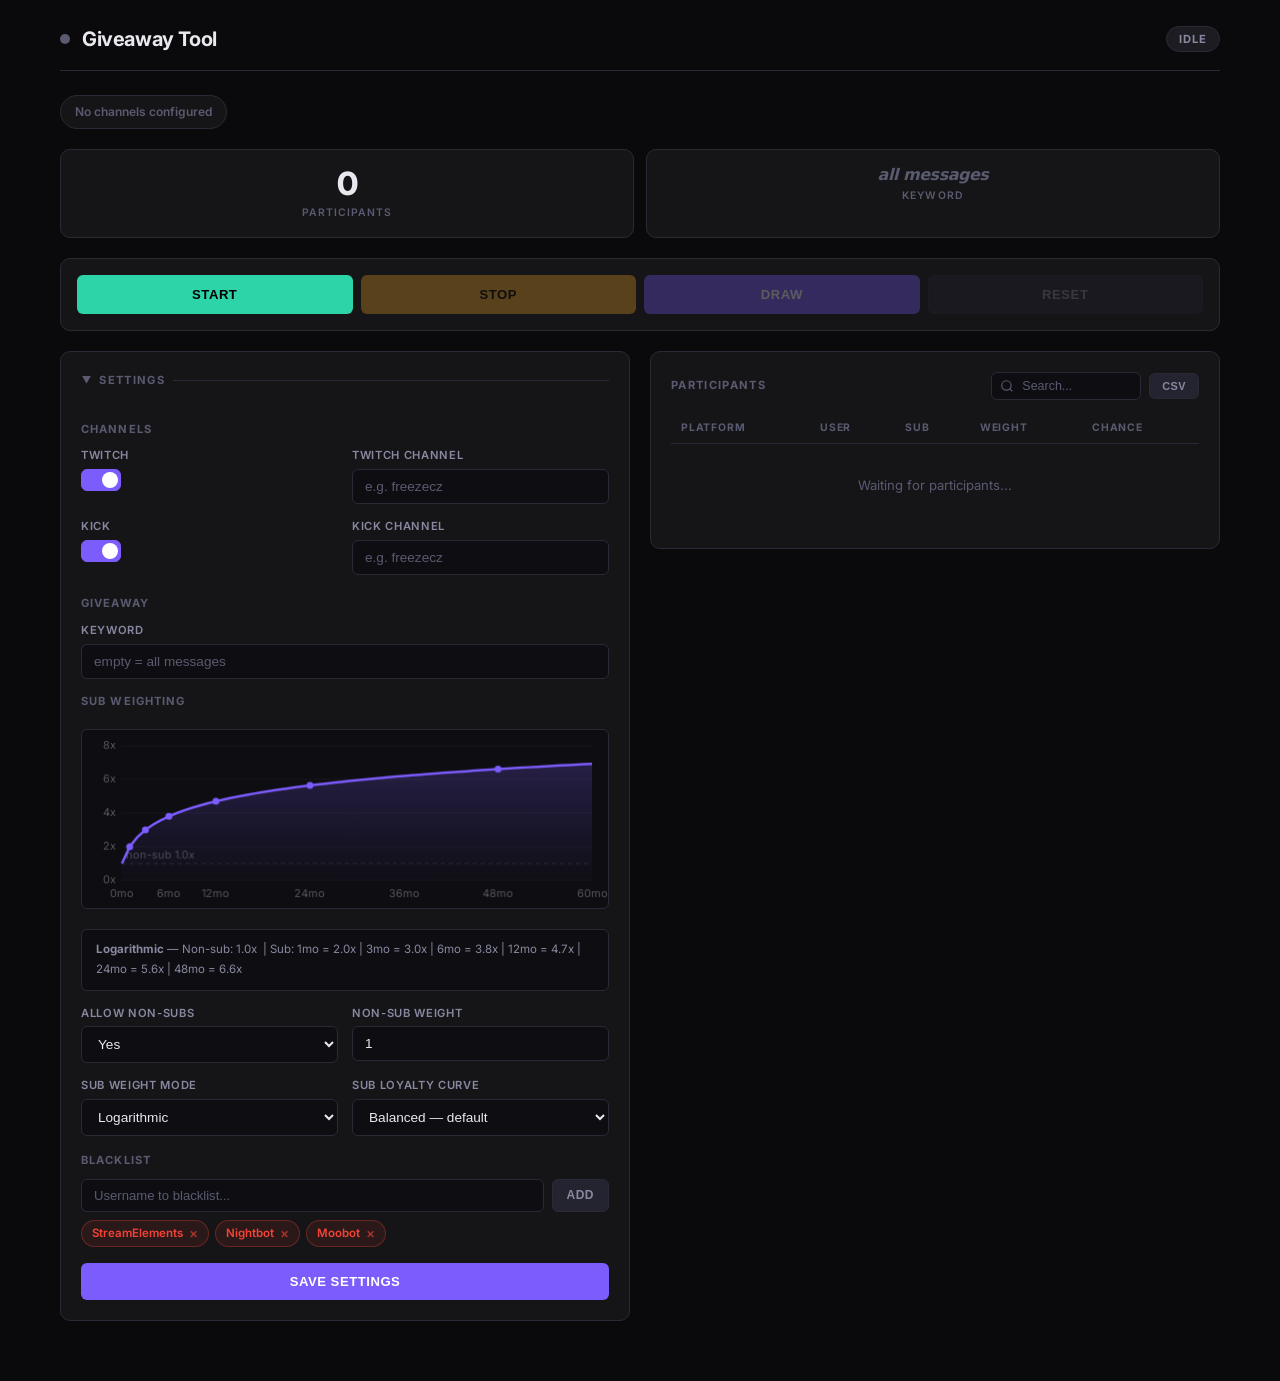
==== commit 6cd97b59: "Replace log multiplier with log exponent, add blacklist, empty default keyword - Log exponent as nam" ====
--- a/docs/index.html
+++ b/docs/index.html
@@ -114,7 +114,7 @@
                         <div class="section-label">Giveaway</div>
                         <div class="config-field" style="margin-bottom:14px">
                             <label>Keyword</label>
-                            <input type="text" id="input-keyword" value="!giveaway" placeholder="empty = all messages">
+                            <input type="text" id="input-keyword" value="" placeholder="empty = all messages">
                         </div>
                         <div class="section-label">Sub Weighting</div>
                         <canvas id="weight-chart" width="400" height="180"></canvas>
@@ -144,9 +144,14 @@
                                 <label>Constant Weight</label>
                                 <input type="number" id="input-sub-constant-weight" value="2.0" min="0.1" step="0.1">
                             </div>
-                            <div class="config-field" id="log-multiplier-field" style="display:none">
-                                <label>Log Multiplier</label>
-                                <input type="number" id="input-log-multiplier" value="1.0" min="0.1" step="0.1">
+                            <div class="config-field" id="log-exponent-field" style="display:none">
+                                <label>Sub Loyalty Curve</label>
+                                <select id="input-log-exponent">
+                                    <option value="0.7">Flat — minimal difference</option>
+                                    <option value="1.0" selected>Balanced — default</option>
+                                    <option value="1.5">Steep — long subs favored</option>
+                                    <option value="2.0">Aggressive — long subs dominant</option>
+                                </select>
                             </div>
                             <div class="config-field" id="linear-multiplier-field" style="display:none">
                                 <label>Linear Multiplier</label>
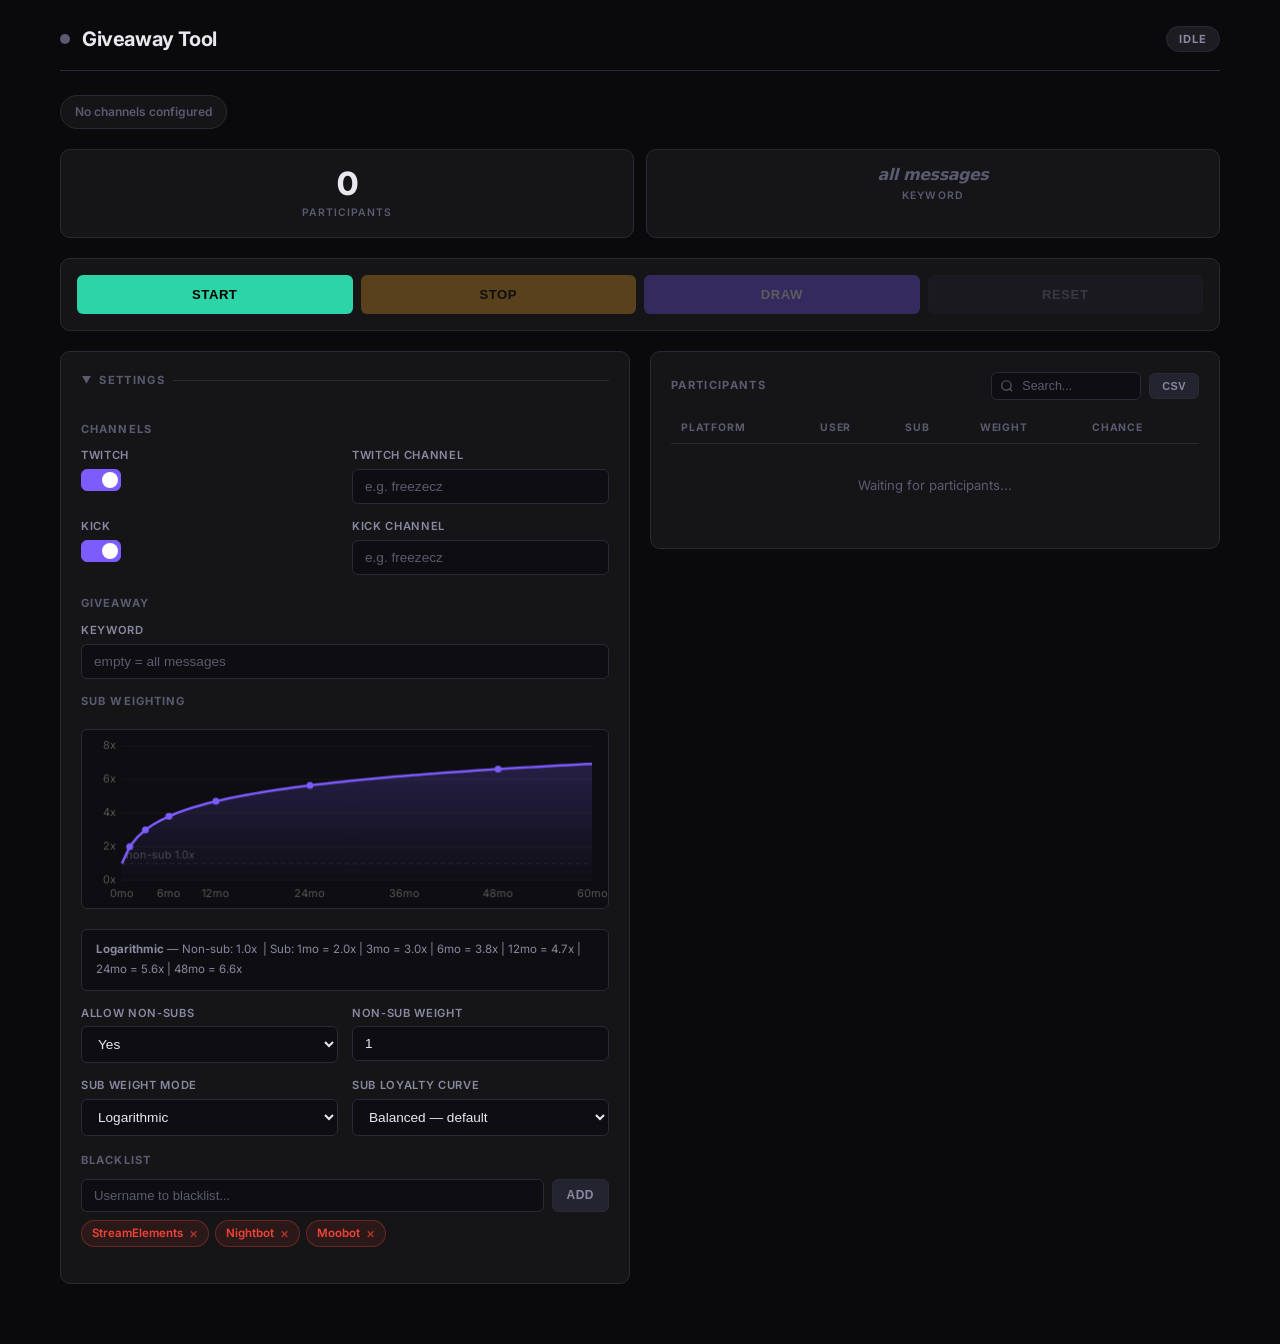
==== commit 21f2884f: "Auto-save settings, connect channels on Start, add connection status - Settings auto-save on change " ====
--- a/docs/index.html
+++ b/docs/index.html
@@ -7,6 +7,7 @@
     <link rel="preconnect" href="https://fonts.googleapis.com">
     <link rel="preconnect" href="https://fonts.gstatic.com" crossorigin>
     <link href="https://fonts.googleapis.com/css2?family=Inter:wght@400;500;600;700;800;900&display=swap" rel="stylesheet">
+    <link rel="icon" type="image/png" href="favicon.png">
     <link rel="stylesheet" href="style.css">
 </head>
 <body>
@@ -170,7 +171,6 @@
                         <div class="blacklist-tags" id="blacklist-tags"></div>
                     </div>
 
-                    <button id="btn-save-config" class="btn-save">Save Settings</button>
                 </div>
             </div>
 
--- a/docs/style.css
+++ b/docs/style.css
@@ -130,20 +130,33 @@
     border: 1px solid var(--border);
     background: var(--surface);
     transition: all 0.2s ease;
+    text-decoration: none;
+    color: var(--text);
+}
+
+a.channel-tag:hover {
+    filter: brightness(1.2);
+    transform: translateY(-1px);
 }
 
 .channel-tag .dot {
     width: 7px;
     height: 7px;
     border-radius: 50%;
-    background: var(--green);
-}
-.channel-tag .dot.off { background: var(--text-muted); }
-
-.channel-tag.twitch { border-color: rgba(145, 71, 255, 0.4); background: rgba(145, 71, 255, 0.08); }
-.channel-tag.twitch .platform { color: var(--twitch); }
-.channel-tag.kick { border-color: rgba(83, 252, 24, 0.3); background: rgba(83, 252, 24, 0.06); }
-.channel-tag.kick .platform { color: var(--kick); }
+    background: var(--text-muted);
+}
+.channel-tag .dot.connected { background: var(--green); }
+.channel-tag .dot.connecting {
+    background: #f5a623;
+    animation: pulse-dot 1s ease-in-out infinite;
+}
+@keyframes pulse-dot {
+    0%, 100% { opacity: 1; }
+    50% { opacity: 0.3; }
+}
+
+.channel-tag.twitch { border-color: rgba(145, 71, 255, 0.4); background: rgba(145, 71, 255, 0.08); color: var(--twitch); }
+.channel-tag.kick { border-color: rgba(83, 252, 24, 0.3); background: rgba(83, 252, 24, 0.06); color: var(--kick); }
 .channel-tag.none { color: var(--text-muted); }
 
 /* ===== STATS ROW ===== */
@@ -584,16 +597,6 @@
     opacity: 1;
 }
 
-/* Save button */
-.btn-save {
-    background: var(--accent);
-    color: #fff;
-    width: 100%;
-    padding: 11px;
-    font-size: 0.82rem;
-}
-.btn-save:hover:not(:disabled) { background: var(--accent-hover); box-shadow: 0 4px 16px var(--accent-glow); }
-.btn-save.saved { background: var(--green); color: #000; }
 
 /* Hint text */
 .hint {
